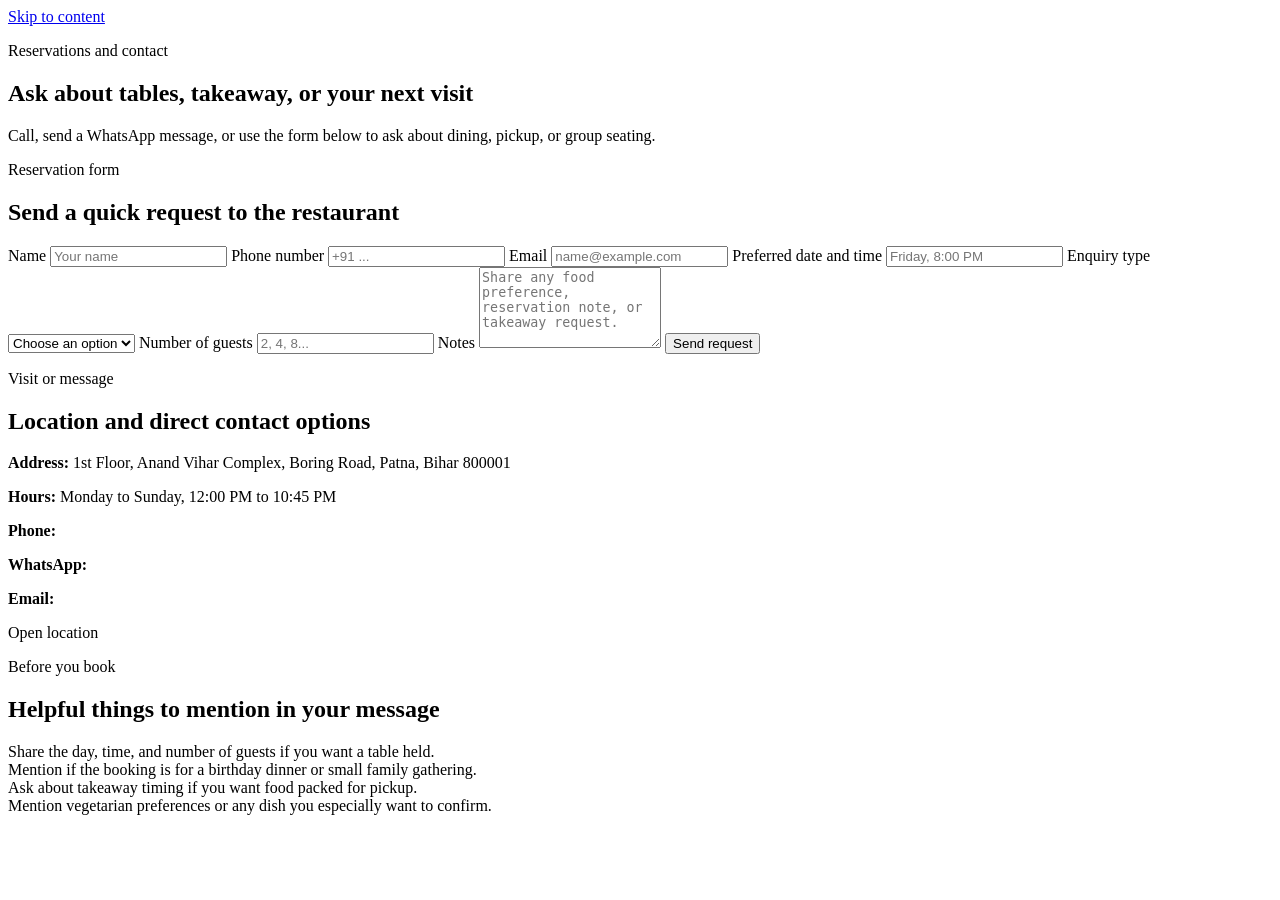
==== contact.html @ 85867d30 "Add files via upload" ====
<!doctype html>
<html lang="en">
  <head>
    <meta charset="utf-8" />
    <meta
      name="viewport"
      content="width=device-width, initial-scale=1, viewport-fit=cover"
    />
    <meta
      name="description"
      content="Contact Fun Villa Restaurant - Pure Veg for table bookings, takeaway, and general enquiries."
    />
    <meta name="theme-color" content="#0f0b09" />
    <title>Contact | Fun Villa Restaurant - Pure Veg</title>
    <link rel="preconnect" href="https://fonts.googleapis.com" />
    <link rel="preconnect" href="https://fonts.gstatic.com" crossorigin />
    <link rel="stylesheet" href="assets/css/styles.css" />
    <script src="assets/js/site-data.js" defer></script>
    <script src="assets/js/main.js" defer></script>
  </head>
  <body data-page="contact">
    <a class="skip-link" href="#main-content">Skip to content</a>
    <header class="site-header" data-site-header></header>

    <main id="main-content">
      <section class="page-hero">
        <div class="container page-hero-inner">
          <p class="eyebrow">Reservations and contact</p>
          <h1>Ask about tables, takeaway, or your next visit</h1>
          <p class="hero-text">
            Call, send a WhatsApp message, or use the form below to ask about
            dining, pickup, or group seating.
          </p>
        </div>
      </section>

      <section class="section section-dark">
        <div class="container">
          <div class="contact-grid" data-cards="contact"></div>
        </div>
      </section>

      <section class="section section-soft">
        <div class="container split-layout">
          <article class="panel">
            <p class="eyebrow">Reservation form</p>
            <h2>Send a quick request to the restaurant</h2>
            <form class="contact-form" data-contact-form>
              <label>
                Name
                <input type="text" name="name" placeholder="Your name" required />
              </label>

              <label>
                Phone number
                <input type="tel" name="phone" placeholder="+91 ..." required />
              </label>

              <label>
                Email
                <input type="email" name="email" placeholder="name@example.com" required />
              </label>

              <label>
                Preferred date and time
                <input
                  type="text"
                  name="preferred_time"
                  placeholder="Friday, 8:00 PM"
                  required
                />
              </label>

              <label>
                Enquiry type
                <select name="enquiry_type" data-subject-select required>
                  <option value="">Choose an option</option>
                </select>
              </label>

              <label>
                Number of guests
                <input type="text" name="guest_count" placeholder="2, 4, 8..." required />
              </label>

              <label>
                Notes
                <textarea
                  name="message"
                  rows="5"
                  placeholder="Share any food preference, reservation note, or takeaway request."
                  required
                ></textarea>
              </label>

              <button class="button" type="submit" data-submit-button>
                Send request
              </button>
              <p class="form-helper" data-form-helper></p>
            </form>
          </article>

          <article class="panel accent-panel">
            <p class="eyebrow">Visit or message</p>
            <h2>Location and direct contact options</h2>
            <p class="detail-line">
              <strong>Address:</strong>
              <span data-field="business.address"
                >1st Floor, Anand Vihar Complex, Boring Road, Patna, Bihar 800001</span
              >
            </p>
            <p class="detail-line">
              <strong>Hours:</strong>
              <span data-field="business.hours"
                >Monday to Sunday, 12:00 PM to 10:45 PM</span
              >
            </p>
            <p class="detail-line">
              <strong>Phone:</strong>
              <a data-link="phone"></a>
            </p>
            <p class="detail-line">
              <strong>WhatsApp:</strong>
              <a data-link="whatsapp"></a>
            </p>
            <p class="detail-line">
              <strong>Email:</strong>
              <a data-link="email"></a>
            </p>
            <a class="button button-secondary inline-button" data-link="map"
              >Open location</a
            >
          </article>
        </div>
      </section>

      <section class="section section-darker">
        <div class="container">
          <div class="panel">
            <p class="eyebrow">Before you book</p>
            <h2>Helpful things to mention in your message</h2>
            <div class="stack-list">
              <div class="stack-item">
                Share the day, time, and number of guests if you want a table held.
              </div>
              <div class="stack-item">
                Mention if the booking is for a birthday dinner or small family gathering.
              </div>
              <div class="stack-item">
                Ask about takeaway timing if you want food packed for pickup.
              </div>
              <div class="stack-item">
                Mention vegetarian preferences or any dish you especially want to confirm.
              </div>
            </div>
          </div>
        </div>
      </section>
    </main>

    <footer class="site-footer" data-site-footer></footer>
  </body>
</html>
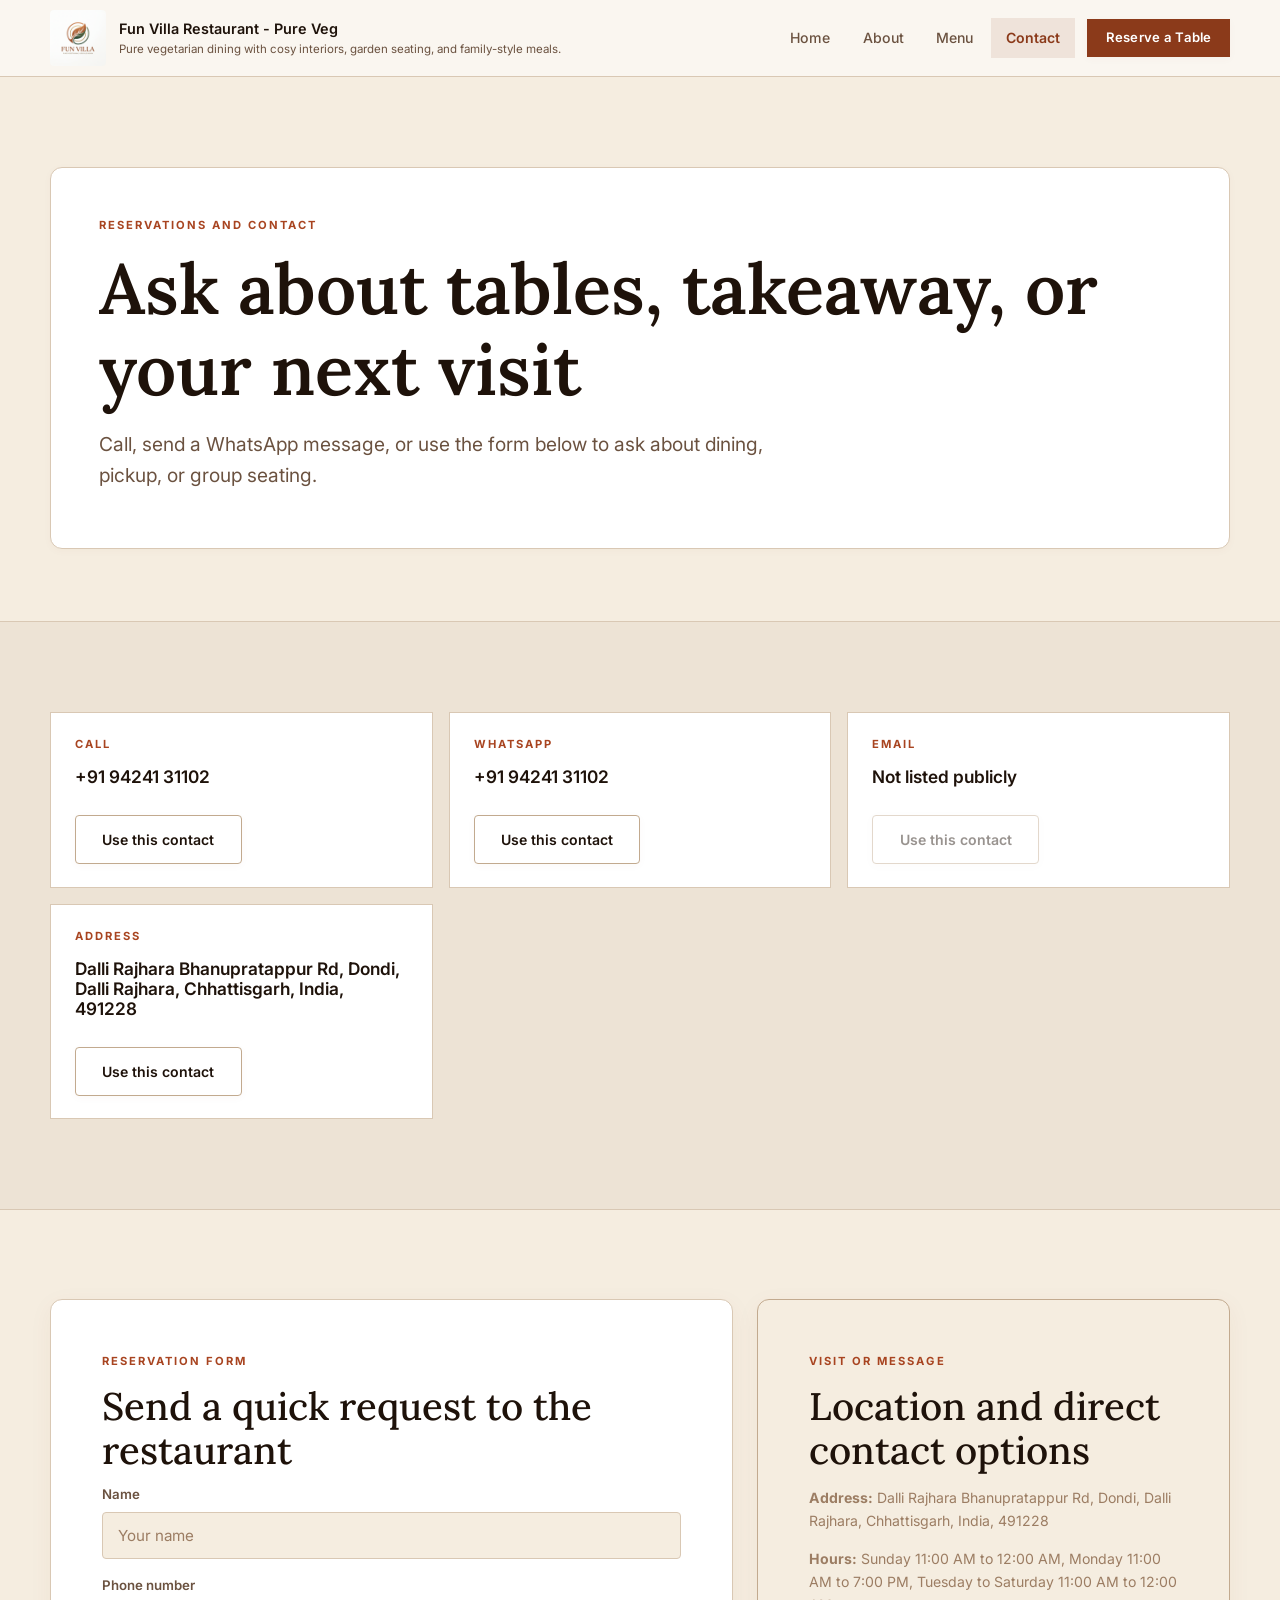
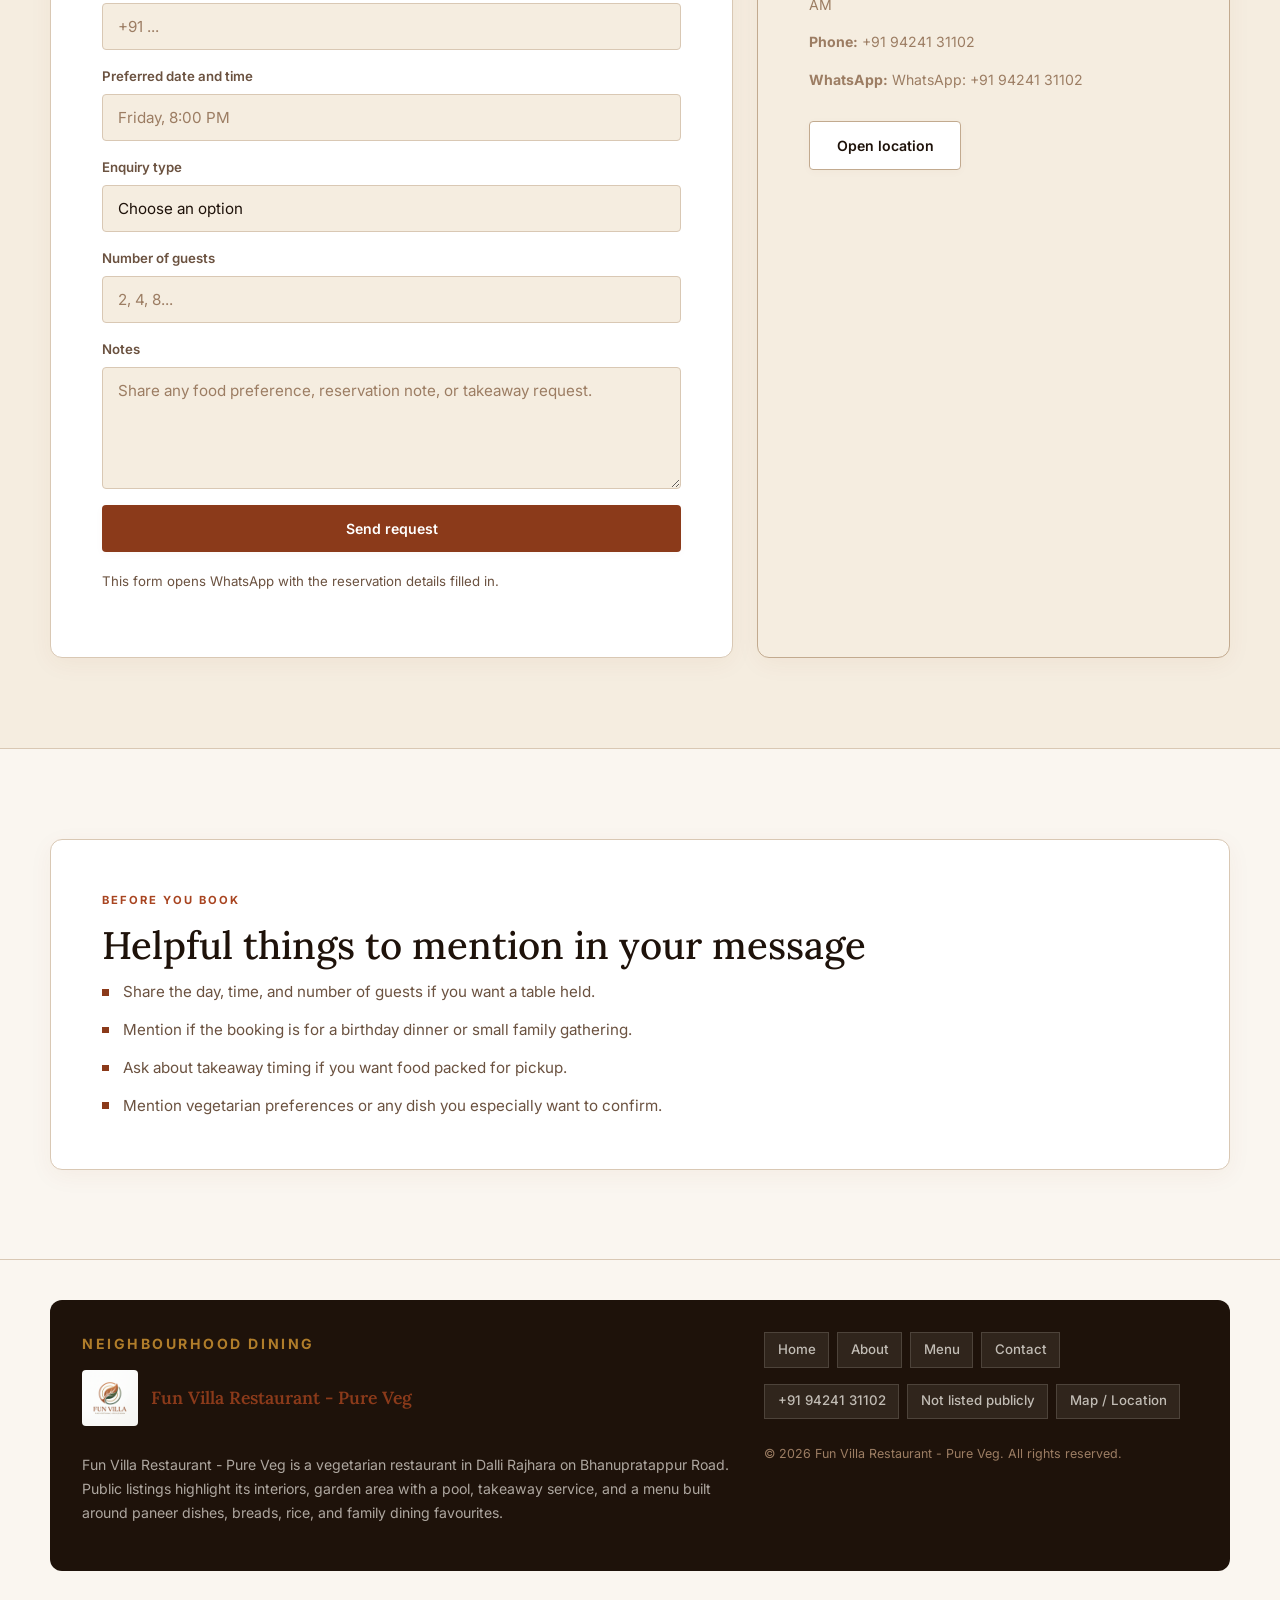
==== commit 6a965978: "Add files via upload" ====
--- a/contact.html
+++ b/contact.html
@@ -15,8 +15,8 @@
     <link rel="preconnect" href="https://fonts.googleapis.com" />
     <link rel="preconnect" href="https://fonts.gstatic.com" crossorigin />
     <link rel="stylesheet" href="assets/css/styles.css" />
-    <script src="assets/js/site-data.js" defer></script>
-    <script src="assets/js/main.js" defer></script>
+    <script src="assets/js/site-data.js?v=2" defer></script>
+    <script src="assets/js/main.js?v=2" defer></script>
   </head>
   <body data-page="contact">
     <a class="skip-link" href="#main-content">Skip to content</a>
@@ -54,11 +54,6 @@
               <label>
                 Phone number
                 <input type="tel" name="phone" placeholder="+91 ..." required />
-              </label>
-
-              <label>
-                Email
-                <input type="email" name="email" placeholder="name@example.com" required />
               </label>
 
               <label>
@@ -123,10 +118,6 @@
               <strong>WhatsApp:</strong>
               <a data-link="whatsapp"></a>
             </p>
-            <p class="detail-line">
-              <strong>Email:</strong>
-              <a data-link="email"></a>
-            </p>
             <a class="button button-secondary inline-button" data-link="map"
               >Open location</a
             >
--- a/assets/css/styles.css
+++ b/assets/css/styles.css
@@ -0,0 +1,1187 @@
+/* ============================================================
+   Fun Villa Restaurant — Clean Light Theme
+   Warm, editorial, no AI-mannerism design
+   ============================================================ */
+
+@import url('https://fonts.googleapis.com/css2?family=Lora:ital,wght@0,400;0,500;0,600;1,400;1,500&family=Inter:wght@300;400;500;600;700&display=swap');
+
+/* ── Tokens ─────────────────────────────────────────────── */
+:root {
+  --bg:           #faf6f0;
+  --surface:      #ffffff;
+  --surface-warm: #f5ede0;
+  --surface-mid:  #ede3d5;
+
+  --text:         #1e120a;
+  --text-muted:   #6b5240;
+  --text-dim:     #9c7d63;
+  --line:         #d9c8b4;
+  --line-strong:  #c2aa8f;
+
+  --brand:        #8b3a1a;
+  --brand-mid:    #a84420;
+  --brand-light:  rgba(139,58,26,0.10);
+  --gold:         #b07d2a;
+  --gold-light:   rgba(176,125,42,0.12);
+
+  --shadow-sm:    0 2px 8px rgba(139,58,26,0.03);
+  --shadow-md:    0 6px 24px rgba(139,58,26,0.05);
+  --shadow-lg:    0 12px 40px rgba(139,58,26,0.08);
+
+  --r-xl:   12px;
+  --r-lg:   8px;
+  --r-md:   4px;
+  --r-sm:   2px;
+
+  --font-serif: 'Lora', Georgia, serif;
+  --font-sans:  'Inter', system-ui, sans-serif;
+
+  --max-width: 1180px;
+  --header-h:  4.75rem;
+}
+
+/* ── Reset ──────────────────────────────────────────────── */
+*, *::before, *::after {
+  box-sizing: border-box;
+}
+html { scroll-behavior: auto; }
+
+body {
+  margin: 0;
+  font-family: var(--font-sans);
+  font-size: 1rem;
+  line-height: 1.65;
+  color: var(--text);
+  background: var(--bg);
+  -webkit-font-smoothing: antialiased;
+  overflow-x: hidden;
+}
+
+img { max-width: 100%; display: block; }
+a   { color: inherit; text-decoration: none; }
+
+p, li, label, input, textarea, select, button { font-size: 1rem; }
+
+/* ── Typography ─────────────────────────────────────────── */
+h1, h2, h3 {
+  margin: 0 0 0.75rem;
+  font-family: var(--font-serif);
+  font-weight: 500;
+  line-height: 1.15;
+  color: var(--text);
+}
+
+h1 { font-size: clamp(2.2rem, 5.5vw, 4.4rem); font-weight: 600; }
+h2 { font-size: clamp(1.55rem, 3vw, 2.55rem); }
+h3 { font-size: 1.08rem; font-family: var(--font-sans); font-weight: 600; color: var(--text); }
+
+.eyebrow {
+  margin: 0 0 0.85rem;
+  font-family: var(--font-sans);
+  font-size: 0.7rem;
+  font-weight: 700;
+  letter-spacing: 0.18em;
+  text-transform: uppercase;
+  color: var(--brand-mid);
+}
+
+/* ── Layout ─────────────────────────────────────────────── */
+.container {
+  width: min(calc(100% - 2.5rem), var(--max-width));
+  margin: 0 auto;
+}
+
+/* ── Skip link ──────────────────────────────────────────── */
+.skip-link {
+  position: absolute;
+  left: 1rem;
+  top: -4rem;
+  padding: 0.8rem 1.1rem;
+  background: var(--brand);
+  color: #fff;
+  border-radius: var(--r-sm);
+  z-index: 9999;
+  font-weight: 600;
+  transition: top 200ms ease;
+}
+.skip-link:focus { top: 1rem; }
+
+/* =============================================================
+   HEADER
+============================================================= */
+.site-header {
+  position: sticky;
+  top: 0;
+  z-index: 200;
+  background: var(--bg);
+  border-bottom: 1px solid var(--line);
+  transition: box-shadow 200ms ease;
+}
+
+.site-header.scrolled {
+  box-shadow: var(--shadow-md);
+  border-bottom-color: var(--line-strong);
+}
+
+.header-inner {
+  display: flex;
+  align-items: center;
+  justify-content: space-between;
+  gap: 1rem;
+  min-height: var(--header-h);
+}
+
+/* ── Brand ── */
+.brand {
+  display: inline-flex;
+  align-items: center;
+  gap: 0.8rem;
+  text-decoration: none;
+  flex-shrink: 0;
+}
+
+.brand-logo {
+  display: block;
+  width: 3.5rem;
+  height: 3.5rem;
+  object-fit: contain;
+  flex-shrink: 0;
+  border-radius: var(--r-md);
+}
+
+.brand-copy {
+  display: flex;
+  flex-direction: column;
+  min-width: 0;
+}
+
+.brand-copy strong {
+  font-size: 0.9rem;
+  font-weight: 600;
+  color: var(--text);
+  white-space: nowrap;
+  overflow: hidden;
+  text-overflow: ellipsis;
+}
+
+.brand-copy small {
+  font-size: 0.72rem;
+  color: var(--text-muted);
+  white-space: nowrap;
+  overflow: hidden;
+  text-overflow: ellipsis;
+}
+
+/* ── Right cluster: nav + reserve CTA + hamburger ── */
+.nav-cluster {
+  display: flex;
+  align-items: center;
+  gap: 0.75rem;
+}
+
+/* Reserve CTA pill in the header */
+.nav-reserve {
+  display: inline-flex;
+  align-items: center;
+  white-space: nowrap;
+  padding: 0.5rem 1.15rem;
+  border-radius: 0;
+  background: var(--brand);
+  color: #fff;
+  font-family: var(--font-sans);
+  font-size: 0.82rem;
+  font-weight: 600;
+  letter-spacing: 0.02em;
+  border: none;
+  cursor: pointer;
+  transition: background 250ms ease, box-shadow 250ms ease, transform 250ms ease;
+  box-shadow: var(--shadow-sm);
+  text-decoration: none;
+}
+.nav-reserve:hover {
+  background: var(--brand-mid);
+  transform: translateY(-2px);
+  box-shadow: var(--shadow-md);
+}
+
+/* ── Hamburger toggle ── */
+.nav-toggle {
+  display: none;
+  flex-direction: column;
+  justify-content: center;
+  align-items: center;
+  gap: 5px;
+  width: 2.5rem;
+  height: 2.5rem;
+  border: 1px solid var(--line-strong);
+  background: transparent;
+  border-radius: var(--r-sm);
+  cursor: pointer;
+  padding: 0;
+  flex-shrink: 0;
+  transition: background 150ms ease;
+}
+.nav-toggle:hover { background: var(--surface-warm); }
+
+.nav-toggle-bar {
+  display: block;
+  width: 1.2rem;
+  height: 2px;
+  background: var(--text);
+  border-radius: 2px;
+  transition: transform 250ms ease, opacity 250ms ease;
+  transform-origin: center;
+}
+.nav-toggle[aria-expanded="true"] .nav-toggle-bar:nth-child(1) {
+  transform: translateY(7px) rotate(45deg);
+}
+.nav-toggle[aria-expanded="true"] .nav-toggle-bar:nth-child(2) {
+  opacity: 0;
+  transform: scaleX(0);
+}
+.nav-toggle[aria-expanded="true"] .nav-toggle-bar:nth-child(3) {
+  transform: translateY(-7px) rotate(-45deg);
+}
+
+/* ── Primary nav ── */
+.site-nav {
+  display: flex;
+  align-items: center;
+  gap: 0.15rem;
+}
+
+.site-nav a {
+  padding: 0.55rem 0.95rem;
+  border-radius: 0;
+  font-size: 0.88rem;
+  font-weight: 500;
+  color: var(--text-muted);
+  transition: color 150ms ease, background 150ms ease;
+  white-space: nowrap;
+}
+
+.site-nav a:hover { color: var(--text); background: var(--surface-warm); }
+.site-nav a.active {
+  background: var(--brand-light);
+  color: var(--brand);
+  font-weight: 600;
+}
+
+/* Mobile-only "Reserve a Table" entry — hidden on desktop */
+.site-nav .nav-reserve-mobile { display: none; }
+
+/* =============================================================
+   SECTIONS
+============================================================= */
+.section,
+.hero,
+.page-hero {
+  padding: clamp(4rem, 7vw, 6rem) 0;
+}
+
+.hero-home  { padding-top: clamp(4.5rem, 8vw, 6.5rem); }
+.section-compact { padding-top: 0; padding-bottom: clamp(2rem, 4vw, 3rem); }
+
+.section-soft {
+  background: var(--surface-warm);
+  border-top:    1px solid var(--line);
+  border-bottom: 1px solid var(--line);
+}
+
+.section-dark   { background: var(--surface-mid); }
+.section-darker { background: var(--bg); }
+
+/* =============================================================
+   HERO
+============================================================= */
+.hero-grid,
+.split-layout,
+.grid-two {
+  display: grid;
+  gap: 1.5rem;
+}
+
+.hero-grid,
+.split-layout {
+  grid-template-columns: minmax(0, 1.3fr) minmax(18rem, 0.9fr);
+  align-items: stretch;
+}
+
+.grid-two { grid-template-columns: repeat(2, minmax(0, 1fr)); }
+
+.hero-home {
+  background:
+    linear-gradient(180deg, rgba(250,246,240,0.06) 0%, rgba(30,18,10,0.55) 60%, rgba(20,10,4,0.88) 100%),
+    url('../images/hero-food.png') center/cover no-repeat;
+  color: #fff;
+}
+
+.hero-copy {
+  padding: clamp(2.5rem, 5vw, 4rem);
+  border-radius: var(--r-xl);
+  background: rgba(250,246,240,0.96);
+  border: 1px solid var(--line);
+  box-shadow: var(--shadow-lg);
+  color: var(--text);
+}
+
+.hero-copy h1 { max-width: 13ch; color: var(--text); }
+
+.hero-text {
+  font-size: clamp(1rem, 1.8vw, 1.2rem);
+  color: var(--text-muted);
+  max-width: 44rem;
+  margin-bottom: 0.5rem;
+  font-weight: 400;
+}
+
+.supporting-text {
+  color: var(--text-muted);
+  font-size: 0.93rem;
+  margin-bottom: 0.5rem;
+}
+
+.chip-row {
+  display: flex;
+  flex-wrap: wrap;
+  gap: 0.5rem;
+  margin: 1rem 0 0;
+}
+
+.chip {
+  display: inline-flex;
+  align-items: center;
+  border-radius: 0;
+  padding: 0.38rem 0.82rem;
+  background: var(--brand-light);
+  color: var(--brand);
+  font-size: 0.8rem;
+  font-weight: 600;
+  border: 1px solid rgba(139,58,26,0.18);
+  letter-spacing: 0.02em;
+}
+
+.hero-actions {
+  display: flex;
+  flex-wrap: wrap;
+  gap: 0.85rem;
+  margin: 1.75rem 0 1.25rem;
+}
+
+.quick-contact {
+  display: flex;
+  flex-wrap: wrap;
+  gap: 0.6rem;
+}
+
+.quick-contact-link {
+  font-size: 0.84rem;
+  font-weight: 500;
+  color: var(--text-muted);
+  padding: 0.38rem 0.82rem;
+  border-radius: 0;
+  background: var(--surface-warm);
+  border: 1px solid var(--line);
+  transition: color 150ms ease, border-color 150ms ease;
+}
+.quick-contact-link:hover { color: var(--brand); border-color: var(--line-strong); }
+
+.hero-note {
+  margin-top: 1rem;
+  padding: 0.9rem 1rem;
+  border-radius: var(--r-md);
+  background: var(--gold-light);
+  border: 1px solid rgba(176,125,42,0.22);
+  color: var(--text-muted);
+  font-size: 0.88rem;
+}
+.hero-note strong { color: var(--gold); }
+
+.hero-panel { display: flex; }
+
+.hero-panel .panel {
+  background: var(--surface);
+  border: 1px solid var(--line);
+  box-shadow: var(--shadow-md);
+}
+
+.hero-facts {
+  display: grid;
+  grid-template-columns: repeat(2, 1fr);
+  gap: 0.65rem;
+  margin: 0.9rem 0 1rem;
+}
+
+.fact-tile {
+  padding: 0.85rem 0.95rem;
+  border-radius: var(--r-md);
+  background: var(--surface-warm);
+  border: 1px solid var(--line);
+}
+
+.fact-tile span {
+  display: block;
+  font-size: 0.7rem;
+  text-transform: uppercase;
+  letter-spacing: 0.1em;
+  color: var(--text-dim);
+  margin-bottom: 0.25rem;
+  font-weight: 600;
+}
+
+.fact-tile strong {
+  display: block;
+  font-family: var(--font-sans);
+  font-weight: 600;
+  color: var(--text);
+  font-size: 0.95rem;
+}
+
+.hero-badge-list {
+  display: flex;
+  flex-wrap: wrap;
+  gap: 0.45rem;
+  margin-bottom: 0.9rem;
+}
+
+.hero-badge-list span {
+  padding: 0.32rem 0.72rem;
+  border-radius: 0;
+  background: var(--surface-warm);
+  color: var(--text-muted);
+  font-size: 0.8rem;
+  font-weight: 500;
+  border: 1px solid var(--line);
+}
+
+.hero-side-copy { margin: 0; color: var(--text-muted); font-size: 0.9rem; }
+
+/* =============================================================
+   FACT STRIP
+============================================================= */
+.fact-grid {
+  display: grid;
+  grid-template-columns: repeat(4, minmax(0, 1fr));
+  gap: 1rem;
+}
+
+.fact-panel {
+  padding: 1.8rem 1.2rem;
+  border-radius: var(--r-lg);
+  background: var(--surface);
+  border: 1px solid var(--line);
+  text-align: center;
+  transition: box-shadow 250ms ease, transform 250ms ease;
+}
+.fact-panel:hover {
+  box-shadow: var(--shadow-lg);
+  transform: translateY(-4px);
+}
+
+.fact-panel span {
+  display: block;
+  font-size: 0.7rem;
+  text-transform: uppercase;
+  letter-spacing: 0.1em;
+  color: var(--text-dim);
+  margin-bottom: 0.35rem;
+  font-weight: 600;
+}
+
+.fact-panel strong {
+  display: block;
+  font-family: var(--font-serif);
+  font-size: 1.1rem;
+  color: var(--brand);
+  font-weight: 600;
+}
+
+/* =============================================================
+   PANELS & CARDS
+============================================================= */
+.panel {
+  padding: clamp(2rem, 4vw, 3.2rem);
+  background: var(--surface);
+  border: 1px solid var(--line);
+  border-radius: var(--r-xl);
+  box-shadow: var(--shadow-md);
+}
+
+.accent-panel {
+  background: var(--surface-warm);
+  border-color: var(--line-strong);
+}
+
+/* shared card base */
+.service-card,
+.info-card,
+.approach-card,
+.schedule-card,
+.contact-card,
+.testimonial-card,
+.media-card {
+  height: 100%;
+  padding: 1.4rem 1.5rem;
+  background: var(--surface);
+  border: 1px solid var(--line);
+  transition: border-color 200ms ease, background-color 200ms ease;
+}
+
+.service-card:hover,
+.info-card:hover,
+.approach-card:hover,
+.schedule-card:hover,
+.contact-card:hover,
+.testimonial-card:hover,
+.media-card:hover {
+  border-color: var(--line-strong);
+  background: var(--surface-warm);
+}
+
+/* service card left bar */
+.service-card {
+  position: relative;
+  overflow: hidden;
+  padding-top: 1.65rem;
+}
+
+.service-card::before {
+  content: '';
+  position: absolute;
+  inset: 0 auto 0 0;
+  width: 3px;
+  background: linear-gradient(180deg, var(--gold), var(--brand));
+}
+
+.service-card h3 { color: var(--text); margin-bottom: 0.5rem; }
+
+.menu-showcase .service-card { background: var(--surface-warm); }
+
+/* ── Menu category cards ── */
+.menu-category-card {
+  padding: 0;
+  overflow: hidden;
+  background: var(--surface);
+  border: 1px solid var(--line);
+  transition: border-color 200ms ease, background-color 200ms ease;
+}
+.menu-category-card:hover {
+  border-color: var(--line-strong);
+  background: var(--surface-warm);
+}
+
+.menu-category-head {
+  padding: 1.1rem 1.5rem 0.9rem;
+  background: var(--surface-warm);
+  border-bottom: 1px solid var(--line);
+}
+.menu-category-head .eyebrow { margin-bottom: 0.25rem; }
+.menu-category-head h3 {
+  margin: 0;
+  font-family: var(--font-serif);
+  font-size: 1.15rem;
+  font-weight: 600;
+  color: var(--text);
+}
+
+.menu-category-body { padding: 1rem 1.5rem 1.3rem; }
+
+.menu-item-list {
+  list-style: none;
+  margin: 0;
+  padding: 0;
+  display: grid;
+  gap: 0;
+}
+
+.menu-item-list li {
+  display: flex;
+  justify-content: space-between;
+  align-items: flex-start;
+  gap: 1rem;
+  font-size: 0.9rem;
+  color: var(--text-muted);
+  padding: 0.65rem 0;
+  border-bottom: 1px dashed var(--line);
+}
+
+.menu-item-list li:last-child {
+  border-bottom: none;
+  padding-bottom: 0;
+}
+
+.menu-item-list .item-info {
+  display: flex;
+  flex-direction: column;
+  gap: 0.15rem;
+  flex: 1 1 0;
+}
+
+.menu-item-list .item-name {
+  font-weight: 600;
+  color: var(--text);
+}
+
+.menu-item-list .item-note {
+  font-size: 0.78rem;
+  color: var(--text-dim);
+  font-style: italic;
+}
+
+.menu-item-list .item-price {
+  font-weight: 600;
+  color: var(--text);
+  white-space: nowrap;
+  flex-shrink: 0;
+  padding-top: 0.05rem;
+}
+
+/* info card numbered accent */
+.info-card { position: relative; }
+.info-card[data-index]::after {
+  content: attr(data-index);
+  position: absolute;
+  top: 0.9rem;
+  right: 1.1rem;
+  font-family: var(--font-serif);
+  font-size: 2.2rem;
+  font-weight: 600;
+  color: var(--brand-light);
+  line-height: 1;
+  pointer-events: none;
+}
+
+/* media cards */
+.media-card {
+  min-height: 16rem;
+  position: relative;
+  overflow: hidden;
+  padding: 0;
+  border: 1px solid var(--line);
+}
+
+.media-card[data-media="0"] { background: url('../images/interior.png') center/cover no-repeat; }
+.media-card[data-media="1"] { background: url('../images/garden.png')   center/cover no-repeat; }
+.media-card[data-media="2"] { background: url('../images/paneer.png')   center/cover no-repeat; }
+
+.media-card-content {
+  position: absolute;
+  bottom: 0; left: 0; right: 0;
+  padding: 1.2rem 1.4rem;
+  background: linear-gradient(0deg, rgba(30,18,10,0.88) 0%, transparent 100%);
+  color: #fff;
+}
+
+.media-card-content .eyebrow { color: rgba(255,255,255,0.65); }
+.media-card h3 { color: #fff; margin-bottom: 0.25rem; font-size: 1rem; }
+.media-card p  { color: rgba(255,255,255,0.72); font-size: 0.84rem; margin: 0; }
+
+/* testimonial */
+.testimonial-card blockquote {
+  margin: 0 0 0.85rem;
+  font-family: var(--font-serif);
+  font-size: 1.1rem;
+  font-style: italic;
+  color: var(--text);
+  line-height: 1.55;
+  position: relative;
+  padding-top: 1.2rem;
+}
+
+.testimonial-card blockquote::before {
+  content: '\201C';
+  position: absolute;
+  left: -0.1rem;
+  top: -0.3rem;
+  font-size: 3.5rem;
+  line-height: 1;
+  color: var(--brand);
+  opacity: 0.3;
+  font-family: var(--font-serif);
+}
+
+.testimonial-card cite {
+  font-style: normal;
+  font-size: 0.78rem;
+  font-weight: 600;
+  color: var(--text-dim);
+  text-transform: uppercase;
+  letter-spacing: 0.05em;
+}
+
+.editorial-panel { position: relative; overflow: hidden; }
+
+/* =============================================================
+   CARD GRIDS
+============================================================= */
+.card-grid,
+.info-grid,
+.approach-grid,
+.schedule-list,
+.contact-grid,
+.testimonial-grid,
+.media-grid {
+  display: grid;
+  gap: 1rem;
+}
+
+.card-grid        { grid-template-columns: repeat(3, minmax(0, 1fr)); }
+.info-grid        { grid-template-columns: repeat(4, minmax(0, 1fr)); }
+.approach-grid,
+.contact-grid     { grid-template-columns: repeat(3, minmax(0, 1fr)); }
+.schedule-list,
+.testimonial-grid,
+.media-grid       { grid-template-columns: repeat(2, minmax(0, 1fr)); }
+
+/* Menu category grid (3-up) */
+.menu-grid {
+  display: grid;
+  grid-template-columns: repeat(3, minmax(0, 1fr));
+  gap: 1.1rem;
+}
+
+/* =============================================================
+   SERVICE META TAGS
+============================================================= */
+.service-meta {
+  display: inline-flex;
+  flex-wrap: wrap;
+  gap: 0.4rem;
+  margin-bottom: 0.75rem;
+}
+
+.service-meta span {
+  padding: 0.25rem 0.65rem;
+  border-radius: 0;
+  background: var(--brand-light);
+  color: var(--brand);
+  font-size: 0.76rem;
+  font-weight: 600;
+  letter-spacing: 0.03em;
+  border: 1px solid rgba(139,58,26,0.16);
+}
+
+.card-note, .helper-copy { color: var(--text-muted); font-size: 0.9rem; }
+
+/* =============================================================
+   SECTION HEADINGS
+============================================================= */
+.section-heading { margin-bottom: 2rem; max-width: 46rem; }
+.section-heading.compact { margin-bottom: 1rem; }
+.section-heading p { color: var(--text-muted); margin: 0; }
+.section-heading h2 { margin-bottom: 0.4rem; }
+
+/* =============================================================
+   BUTTONS
+============================================================= */
+.button {
+  display: inline-flex;
+  align-items: center;
+  justify-content: center;
+  gap: 0.5rem;
+  min-height: 2.9rem;
+  padding: 0.75rem 1.65rem;
+  border: none;
+  border-radius: var(--r-md);
+  background: var(--brand);
+  color: #fff;
+  font-family: var(--font-sans);
+  font-size: 0.88rem;
+  font-weight: 600;
+  cursor: pointer;
+  transition: background 250ms ease, transform 250ms ease, box-shadow 250ms ease;
+  box-shadow: var(--shadow-sm);
+}
+
+.button:hover,
+.button:focus-visible {
+  background: var(--brand-mid);
+  transform: translateY(-2px);
+  box-shadow: var(--shadow-md);
+}
+
+.button:active { background: var(--brand); }
+.button[disabled],
+a[aria-disabled="true"] {
+  opacity: 0.45;
+  cursor: not-allowed;
+  pointer-events: none;
+}
+.button-secondary {
+  background: var(--surface);
+  color: var(--text);
+  border: 1px solid var(--line-strong);
+}
+.button-secondary:hover {
+  background: var(--surface-warm);
+}
+
+.inline-button { margin-top: 1rem; }
+
+/* =============================================================
+   STACK / CHECK LISTS
+============================================================= */
+.check-list,
+.stack-list {
+  display: grid;
+  gap: 0.8rem;
+  margin: 0;
+  padding: 0;
+  list-style: none;
+}
+
+.stack-item {
+  position: relative;
+  padding-left: 1.3rem;
+  color: var(--text-muted);
+  font-size: 0.95rem;
+}
+
+.stack-item::before {
+  content: '';
+  position: absolute;
+  left: 0;
+  top: 0.62rem;
+  width: 0.42rem;
+  height: 0.42rem;
+  background: var(--brand);
+}
+
+/* =============================================================
+   CTA BAND
+============================================================= */
+.cta-band {
+  display: flex;
+  align-items: center;
+  justify-content: space-between;
+  gap: 2rem;
+  padding: clamp(1.75rem, 3.5vw, 2.5rem);
+  border-radius: var(--r-xl);
+  background: var(--surface);
+  border: 1px solid var(--line-strong);
+  box-shadow: var(--shadow-sm);
+}
+
+.cta-actions {
+  display: flex;
+  flex-wrap: wrap;
+  gap: 0.75rem;
+  flex-shrink: 0;
+}
+
+/* =============================================================
+   CONTACT FORM
+============================================================= */
+.contact-form { display: grid; gap: 1rem; }
+
+.contact-form label {
+  display: grid;
+  gap: 0.4rem;
+  font-size: 0.83rem;
+  font-weight: 600;
+  color: var(--text-muted);
+}
+
+.contact-form input,
+.contact-form textarea,
+.contact-form select {
+  width: 100%;
+  border: 1px solid var(--line);
+  border-radius: var(--r-md);
+  padding: 0.8rem 0.95rem;
+  background: var(--surface-warm);
+  color: var(--text);
+  font-family: var(--font-sans);
+  font-size: 0.95rem;
+  transition: border-color 150ms ease, box-shadow 150ms ease;
+  -webkit-appearance: none;
+}
+
+.contact-form input:focus,
+.contact-form textarea:focus,
+.contact-form select:focus {
+  outline: none;
+  border-color: var(--brand);
+  background: var(--surface);
+}
+
+.contact-form input::placeholder,
+.contact-form textarea::placeholder { color: var(--text-dim); }
+
+.form-helper { color: var(--text-muted); font-size: 0.83rem; margin-top: 0.2rem; }
+
+/* =============================================================
+   FAQ accordion
+============================================================= */
+.faq-list { display: grid; gap: 0.6rem; }
+
+.faq-item {
+  border: 1px solid var(--line);
+  border-radius: var(--r-md);
+  background: var(--surface);
+  overflow: hidden;
+  transition: border-color 150ms ease, box-shadow 150ms ease;
+}
+.faq-item:hover        { border-color: var(--line-strong); box-shadow: var(--shadow-sm); }
+.faq-item[open]        { border-color: var(--line-strong); }
+
+.faq-item summary {
+  cursor: pointer;
+  list-style: none;
+  padding: 1rem 3rem 1rem 1.2rem;
+  font-weight: 600;
+  font-size: 0.96rem;
+  color: var(--text);
+  position: relative;
+  transition: color 150ms ease;
+}
+.faq-item summary:hover { color: var(--brand); }
+
+.faq-item summary::after {
+  content: '+';
+  position: absolute;
+  right: 1.1rem;
+  top: 50%;
+  transform: translateY(-50%);
+  color: var(--brand);
+  font-size: 1.4rem;
+  font-weight: 400;
+  line-height: 1;
+}
+
+.faq-item[open] summary::after { content: '−'; }
+.faq-item summary::-webkit-details-marker { display: none; }
+
+.faq-item p {
+  margin: 0;
+  padding: 0.9rem 1.2rem 1.1rem;
+  color: var(--text-muted);
+  font-size: 0.92rem;
+  line-height: 1.7;
+  border-top: 1px solid var(--line);
+}
+
+/* =============================================================
+   FOOTER
+============================================================= */
+.site-footer {
+  padding: 2.5rem 0 4rem;
+  border-top: 1px solid var(--line);
+}
+
+.footer-inner {
+  display: grid;
+  grid-template-columns: minmax(0, 1.5fr) minmax(0, 1fr);
+  gap: 2rem;
+  padding: 2rem clamp(1.5rem, 3vw, 2rem);
+  background: var(--text);
+  color: rgba(250,246,240,0.88);
+  border-radius: var(--r-xl);
+}
+
+.footer-inner .eyebrow { color: var(--gold); }
+.footer-inner h2       { color: rgba(250,246,240,0.95); font-size: clamp(1.35rem, 2.5vw, 1.9rem); margin-bottom: 0.6rem; }
+.footer-inner p        { color: rgba(250,246,240,0.65); font-size: 0.88rem; line-height: 1.7; }
+
+.footer-links,
+.footer-contact {
+  display: flex;
+  flex-wrap: wrap;
+  gap: 0.5rem;
+  margin-bottom: 1rem;
+}
+
+.footer-links a,
+.footer-contact a {
+  padding: 0.35rem 0.78rem;
+  border-radius: 0;
+  background: rgba(250,246,240,0.08);
+  color: rgba(250,246,240,0.72);
+  font-size: 0.83rem;
+  font-weight: 500;
+  border: 1px solid rgba(250,246,240,0.14);
+  transition: color 150ms ease, background 150ms ease;
+}
+.footer-links a:hover,
+.footer-contact a:hover {
+  background: rgba(250,246,240,0.15);
+  color: rgba(250,246,240,0.95);
+}
+
+/* =============================================================
+   PAGE HERO (inner pages)
+============================================================= */
+.page-hero {
+  background: var(--surface-warm);
+  border-bottom: 1px solid var(--line);
+  padding-bottom: clamp(3rem, 6vw, 4.5rem);
+}
+
+.page-hero-inner {
+  padding: clamp(2.2rem, 4.5vw, 3rem);
+  border-radius: var(--r-xl);
+  background: var(--surface);
+  border: 1px solid var(--line);
+  box-shadow: var(--shadow-sm);
+}
+
+.page-hero-inner h1 { max-width: 24ch; }
+
+/* =============================================================
+   MENU PAGE — PRICING CALLOUT
+============================================================= */
+.pricing-callout {
+  display: flex;
+  align-items: flex-start;
+  gap: 0.9rem;
+  padding: 1rem 1.25rem;
+  border-radius: var(--r-md);
+  background: var(--gold-light);
+  border: 1px solid rgba(176,125,42,0.25);
+  margin-top: 1.25rem;
+}
+
+.pricing-callout-icon {
+  font-size: 1.35rem;
+  line-height: 1;
+  flex-shrink: 0;
+  margin-top: 0.1rem;
+}
+
+.pricing-callout p {
+  margin: 0;
+  font-size: 0.9rem;
+  color: var(--text-muted);
+  line-height: 1.6;
+}
+
+/* =============================================================
+   SCROLL REVEAL (Disabled for rigid display)
+============================================================= */
+.reveal, .reveal-stagger > *, .reveal-scale {
+  opacity: 1;
+  transform: none;
+}
+
+/* =============================================================
+   DETAIL / META LINES
+============================================================= */
+.meta-line, .detail-line { color: var(--text-dim); font-size: 0.88rem; }
+
+/* =============================================================
+   RESPONSIVE
+============================================================= */
+@media (max-width: 1050px) {
+  .hero-grid, .split-layout { grid-template-columns: 1fr; }
+  .hero-home { padding-top: 4rem; padding-bottom: 3.5rem; }
+  .info-grid { grid-template-columns: repeat(2, 1fr); }
+  .menu-grid { grid-template-columns: repeat(2, minmax(0, 1fr)); }
+}
+
+@media (max-width: 880px) {
+  .hero-grid,
+  .split-layout,
+  .grid-two,
+  .cta-band,
+  .footer-inner {
+    grid-template-columns: 1fr;
+    flex-direction: column;
+    align-items: stretch;
+  }
+
+  .card-grid,
+  .approach-grid,
+  .contact-grid,
+  .schedule-list,
+  .testimonial-grid,
+  .media-grid,
+  .fact-grid {
+    grid-template-columns: repeat(2, minmax(0, 1fr));
+  }
+
+  .cta-band { text-align: center; }
+  .cta-actions { justify-content: center; }
+  .nav-reserve { display: none; }
+}
+
+/* ── Mobile nav (hamburger) ─────────────────────────── */
+@media (max-width: 620px) {
+  .nav-toggle  { display: flex; }
+  .nav-reserve { display: none; }
+
+  .site-nav {
+    /* Full-width dropdown using fixed positioning — immune to container margins */
+    position: fixed;
+    left: 0;
+    right: 0;
+    top: var(--header-h);  /* directly below the sticky header */
+    z-index: 300;
+    display: none;
+    flex-direction: column;
+    align-items: stretch;
+    padding: 0.65rem;
+    background: var(--surface);
+    border-bottom: 1px solid var(--line);
+    box-shadow: var(--shadow-md);
+  }
+
+  .site-nav.open {
+    display: flex;
+    animation: navSlideDown 180ms ease forwards;
+  }
+
+  @keyframes navSlideDown {
+    from { opacity: 0; transform: translateY(-8px); }
+    to   { opacity: 1; transform: translateY(0); }
+  }
+
+  .site-nav a {
+    width: 100%;
+    text-align: left;
+    border-radius: var(--r-sm);
+    padding: 0.75rem 1rem;
+    font-size: 0.95rem;
+  }
+
+  /* "Reserve a Table" entry at the bottom of the mobile nav */
+  .site-nav .nav-reserve-mobile {
+    display: flex !important;
+    align-items: center;
+    justify-content: center;
+    margin-top: 0.3rem;
+    padding: 0.75rem 1rem;
+    border-radius: var(--r-sm);
+    background: var(--brand);
+    color: #fff;
+    font-weight: 600;
+    font-size: 0.92rem;
+    text-align: center;
+  }
+  .site-nav .nav-reserve-mobile:hover {
+    background: var(--brand-mid);
+    color: #fff;
+  }
+
+  .card-grid,
+  .approach-grid,
+  .info-grid,
+  .contact-grid,
+  .schedule-list,
+  .testimonial-grid,
+  .media-grid,
+  .fact-grid,
+  .hero-facts,
+  .menu-grid {
+    grid-template-columns: 1fr;
+  }
+
+  .hero-actions,
+  .quick-contact,
+  .cta-actions,
+  .hero-badge-list {
+    flex-direction: column;
+    align-items: stretch;
+  }
+
+  .button, .button-secondary { width: 100%; }
+}
